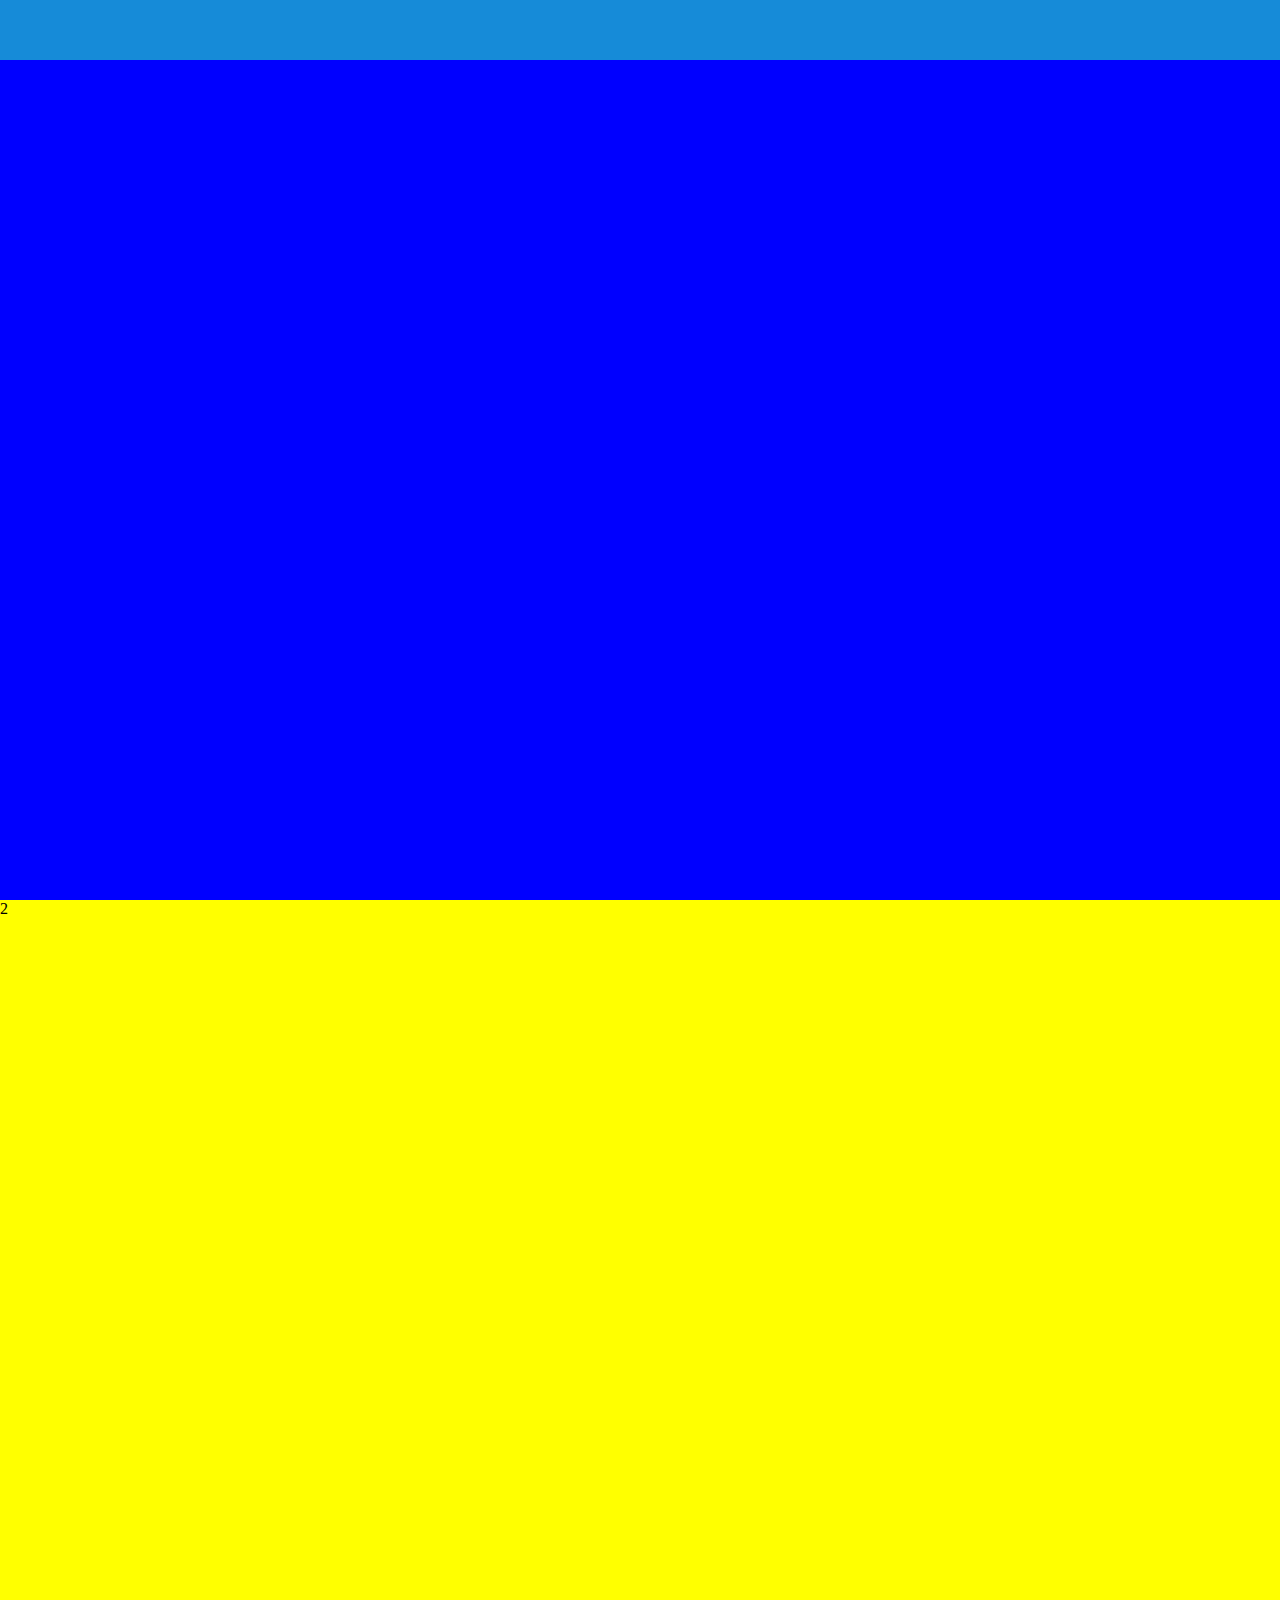
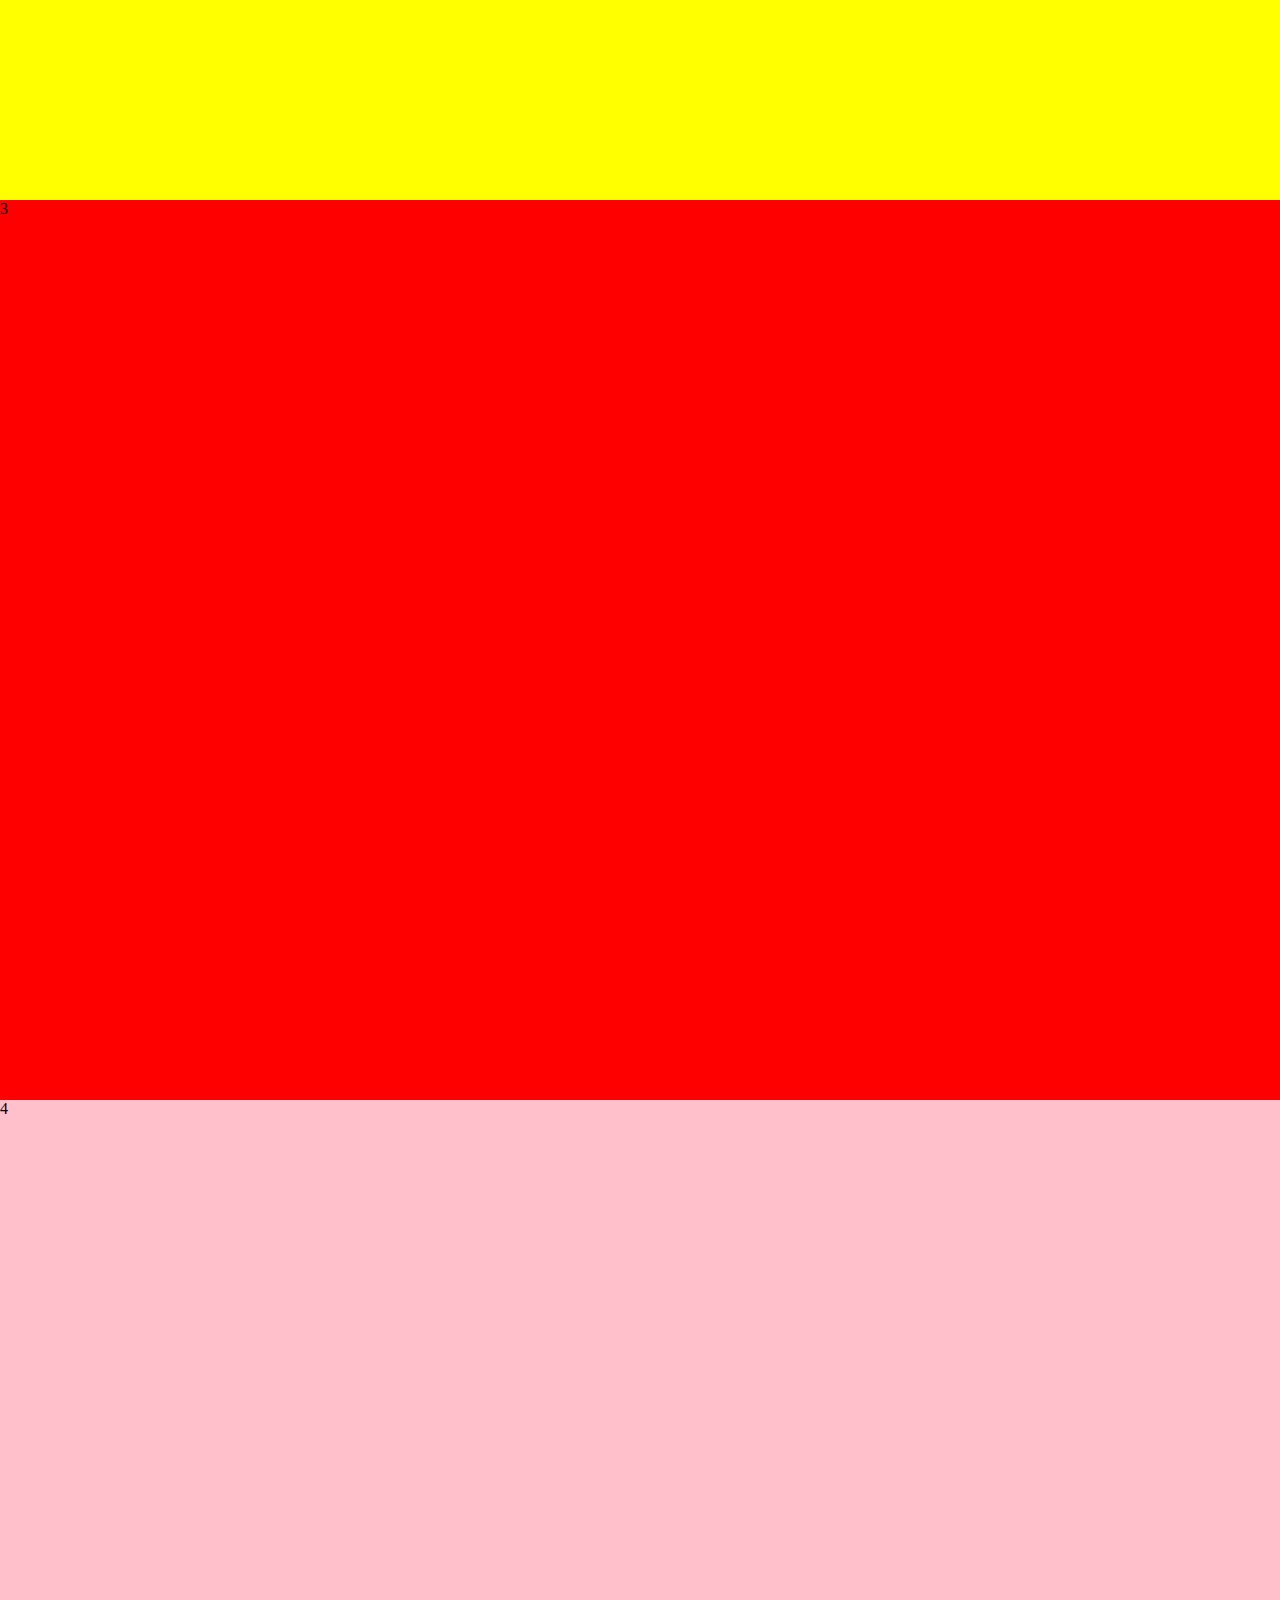
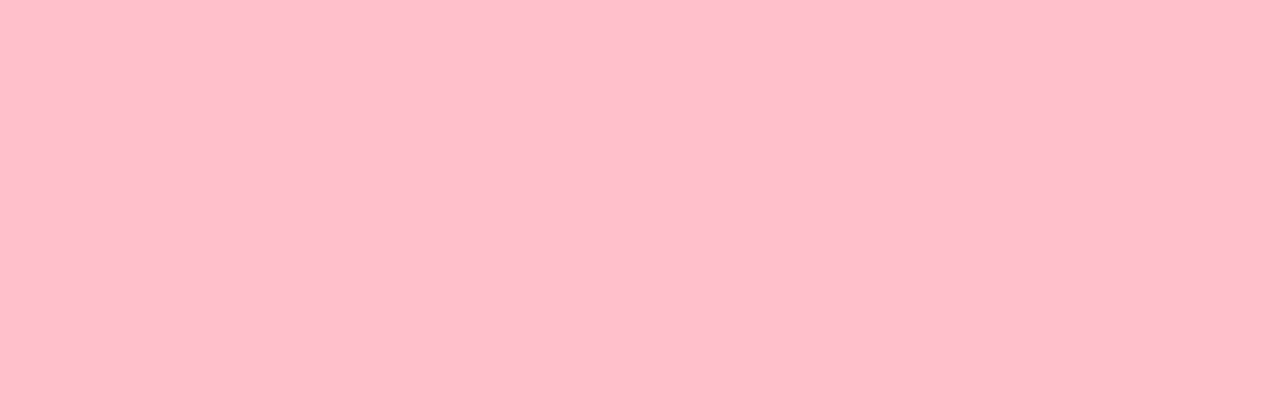
==== index.html @ fc5c588e "new" ====
<!doctype html>
<html lang="en">
<head>
    <meta charset="UTF-8">
    <title>百度舆情</title>
    <script src="js/jquery-3.1.0.js"></script>
    <script src="js/touch.js"></script>
</head>
<style>
    body{
        padding: 0;
        margin: 0;
        width: 100%;
        height:100%;
        overflow: hidden;
    }
    header{
        height: 60px;
        width: 100%;
        background: #168BD8;
        position: fixed;
        top:0;
    }
    .fullpage{
        width: 100%;
        transition:margin-top 0.8s;
    }
    section{
        width: 100%;
        height:100%;
    }
    .fullpage section:nth-child(1){
        background: blue;
    }
    .fullpage section:nth-child(2){
        background: yellow;
    }
    .fullpage section:nth-child(3){
        background: red;
    }
    .fullpage section:nth-child(4){
        background: pink;
    }
</style>
<script>
    $(function(){
     var cH=$(window).height();
         $('.fullpage').css('height',cH);

        var num=0;
        var felg=true;
        $('section').mousedown(function(e){
            e.preventDefault();
        })
        $('section').mousemove(function(e){
            e.preventDefault();
        })
        touch.on('.fullpage','swipeup','section',function(){

            if(!felg){
                return;
            }
            num++;
            if(num>=$('section').length){
                num=$('section').length-1;
                return;
            }

            felg=false;

            if(num>=$('section').length){
                num=$('section').length-1;
            }
          $('.fullpage').css('margin-top',num*(-cH));
        })
        touch.on('.fullpage','swipedown','section',function(){
            if(!felg){
                return;
            }
            num--;
            if(num<0){
                num=0;
                return;
            }

            felg=false;


            $('.fullpage').css('margin-top',num*(-cH));
        })
        $('.fullpage')[0].addEventListener('webkitTransitionEnd',function(){
            felg=true;
        })
    })
</script>
<body>
  <header>

  </header>
<div class="fullpage">
    <section>1</section>
    <section>2</section>
    <section>3</section>
    <section>4</section>
</div>
</body>
</html>
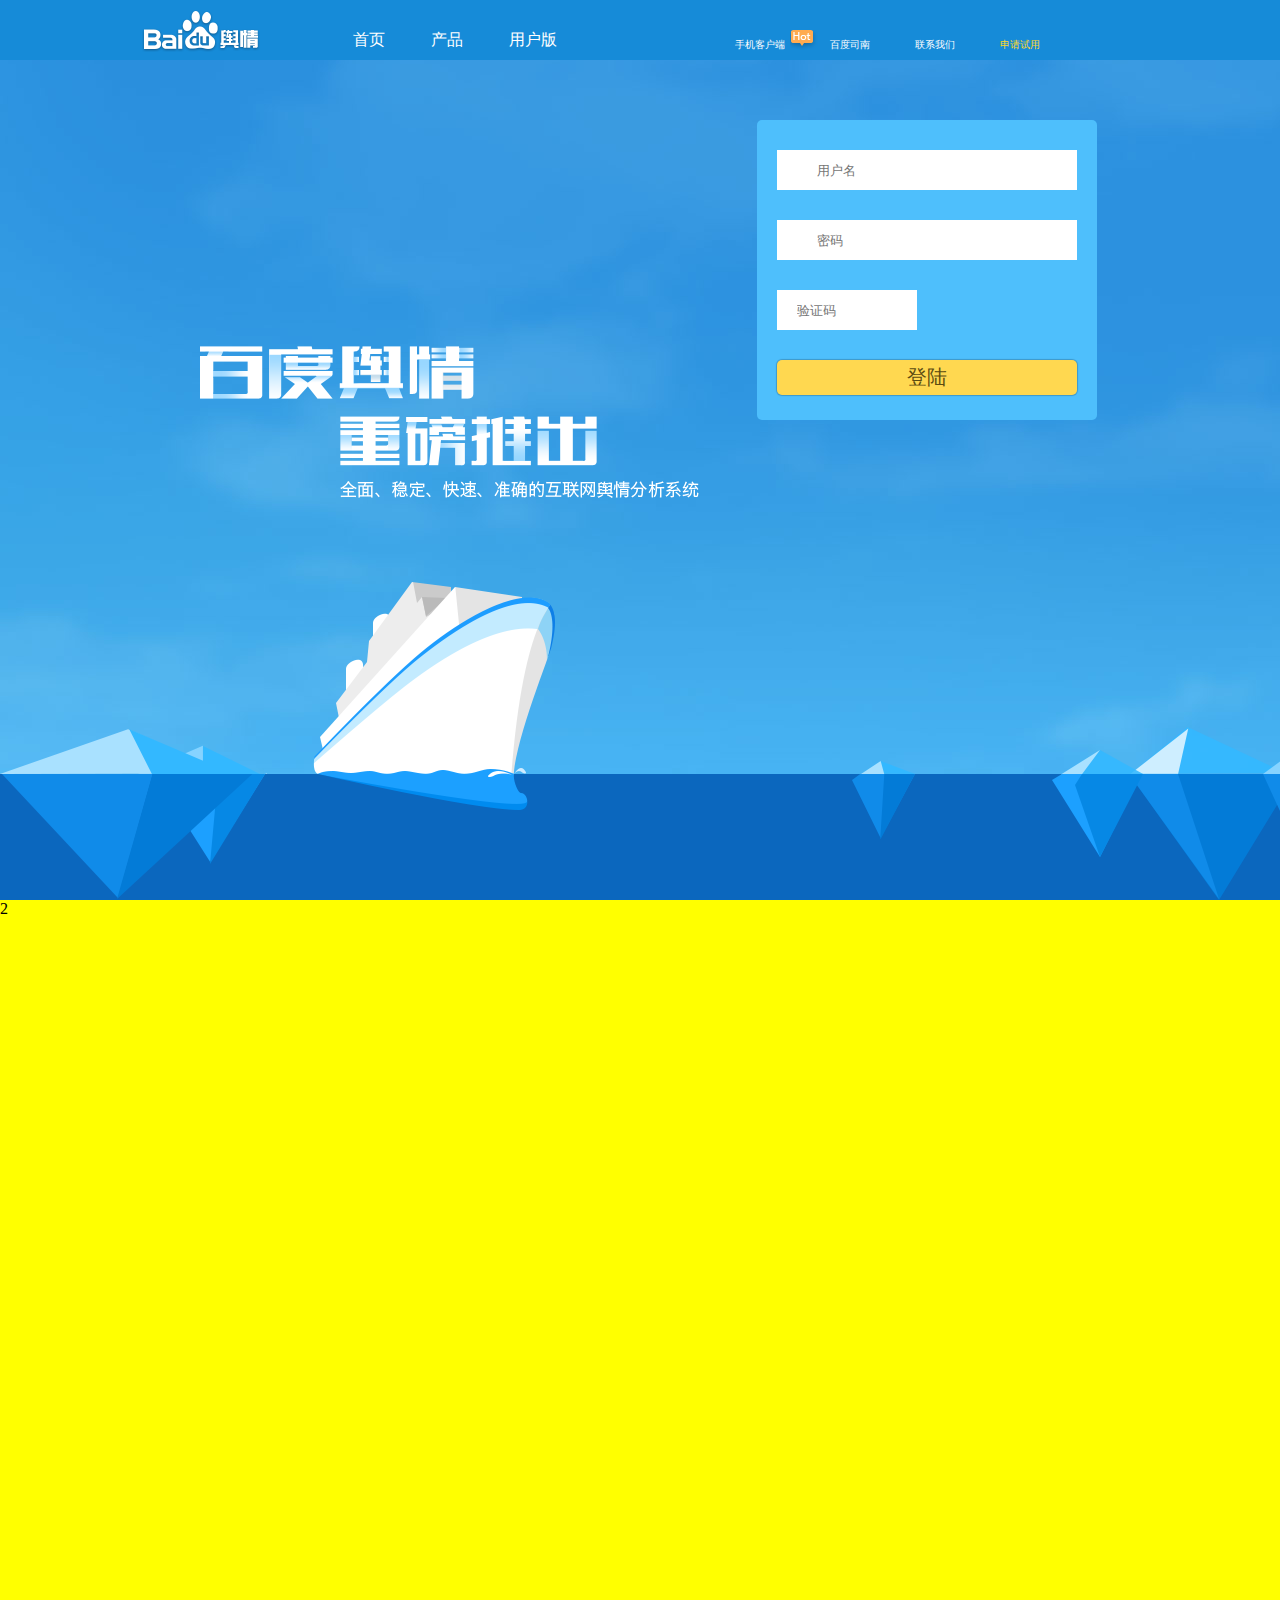
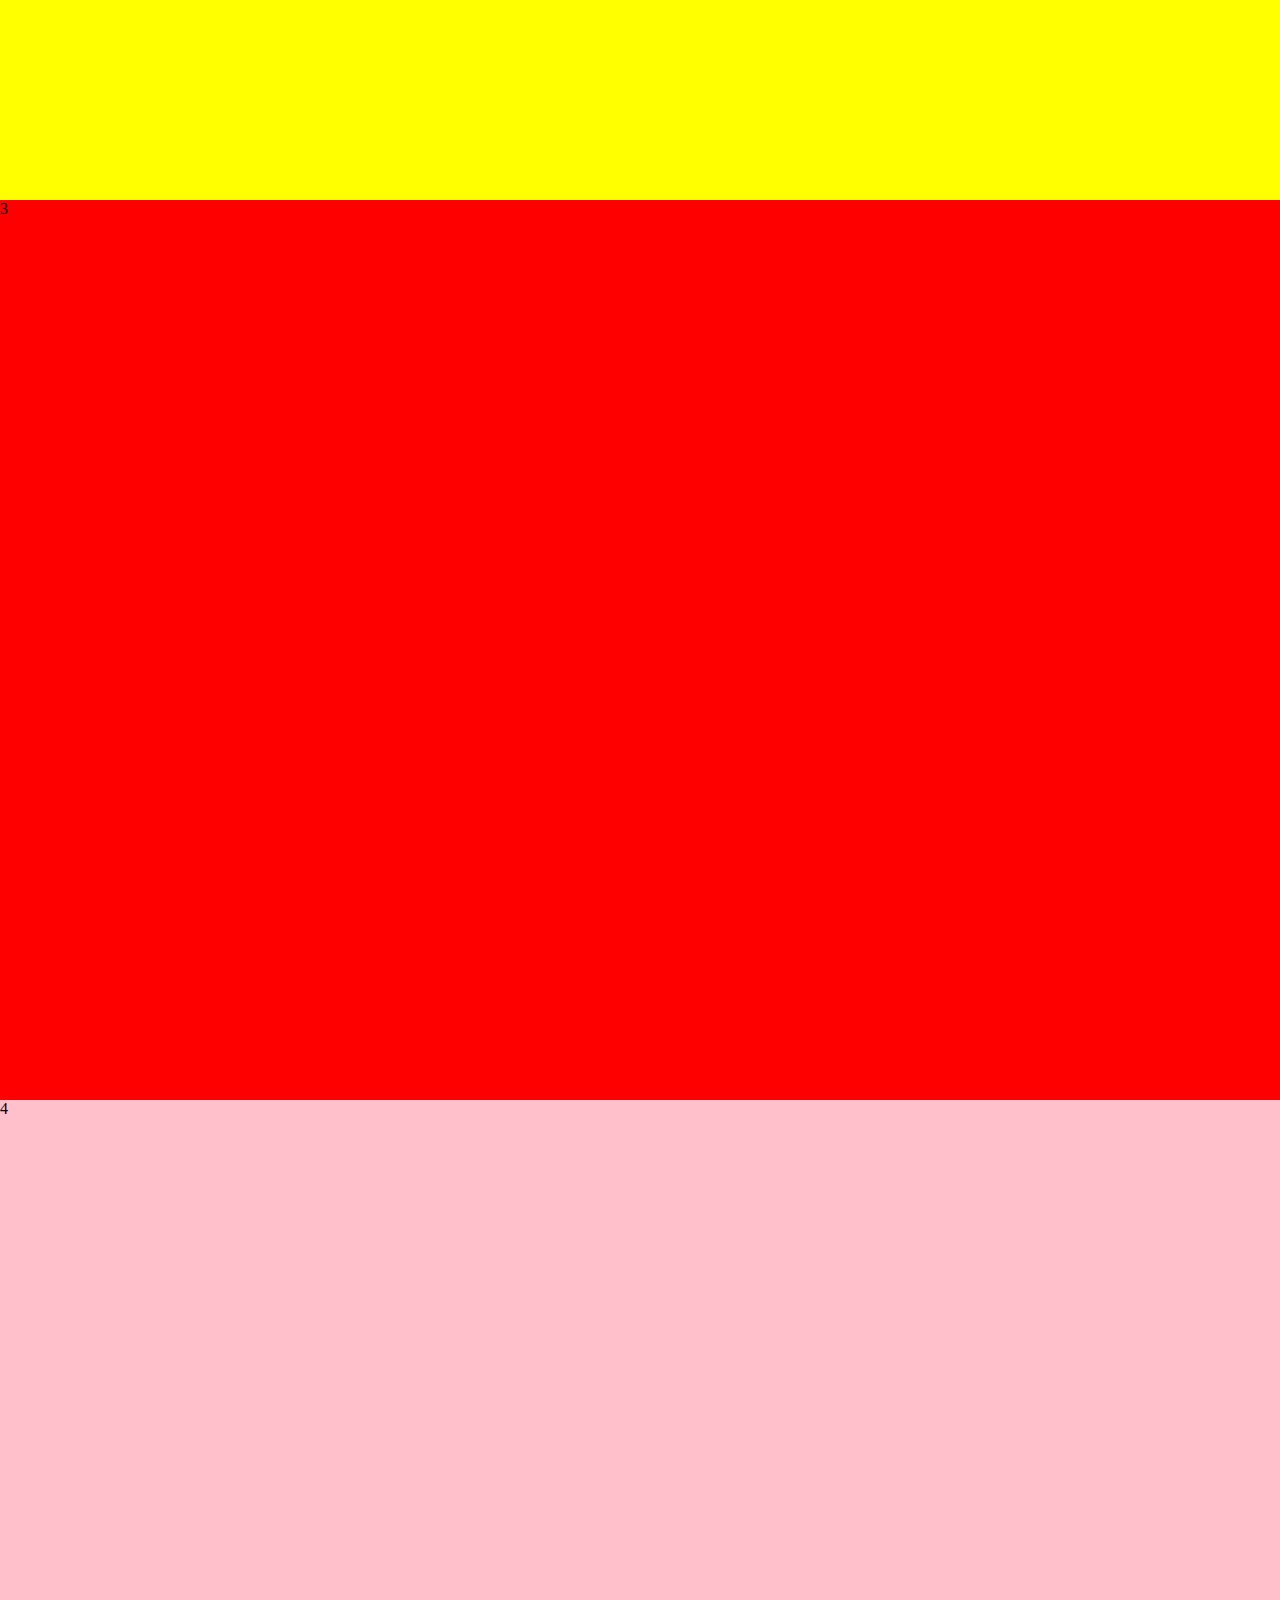
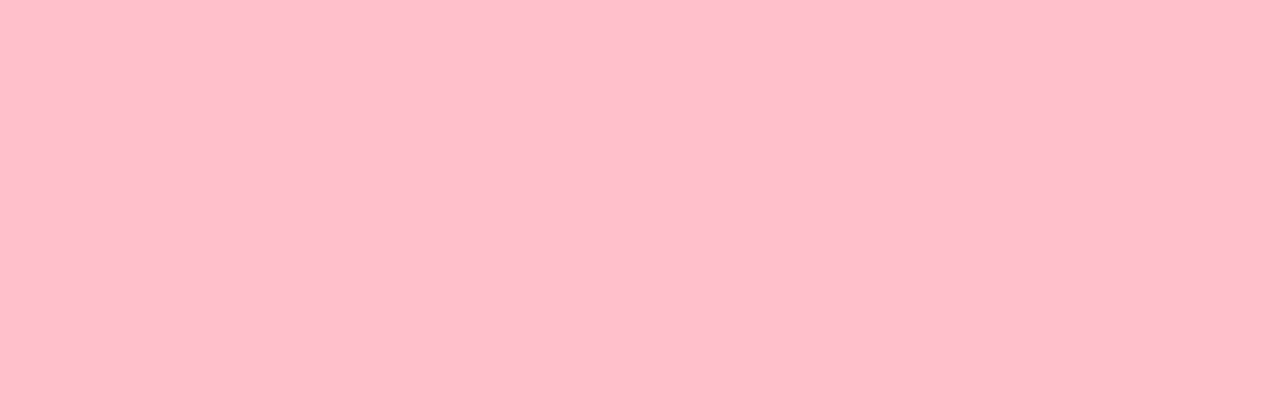
==== commit 16ff6c51: "new" ====
--- a/index.html
+++ b/index.html
@@ -5,6 +5,7 @@
     <title>百度舆情</title>
     <script src="js/jquery-3.1.0.js"></script>
     <script src="js/touch.js"></script>
+    <link rel="stylesheet" href="css/xy.css">
 </head>
 <style>
     body{
@@ -13,6 +14,8 @@
         width: 100%;
         height:100%;
         overflow: hidden;
+        font-family: '微软雅黑';
+        position: relative;
     }
     header{
         height: 60px;
@@ -20,6 +23,12 @@
         background: #168BD8;
         position: fixed;
         top:0;
+        overflow: hidden;
+        z-index: 10;
+    }
+    .head-center{
+        margin: 0 auto;
+        height:100%;
     }
     .fullpage{
         width: 100%;
@@ -40,6 +49,180 @@
     }
     .fullpage section:nth-child(4){
         background: pink;
+    }
+    header a{
+        float: left;
+        text-decoration: none;
+    }
+    .logo{
+        background-image: url("img/header_z_94c6de7.png");
+        width: 120px;
+        height:100%;
+        margin-top: 10px;
+
+    }
+    .nav{
+        height:100%;
+        padding-left: 23px;
+        padding-right: 23px;
+        line-height: 80px;
+        font-size: 16px;
+        color:white;
+    }
+    .nav:hover{
+        color:#67CBFF;
+    }
+    .continer .nav:nth-child(2){
+        margin-left: 70px;
+    }
+    .navR{
+        height: 100%;
+        padding-left: 25px;
+        padding-right: 20px;
+        line-height: 90px;
+        font-size: 10px;
+        color:white;
+    }
+    .continer .navR:nth-of-type(5){
+        margin-left:130px;
+        position: relative;
+
+    }
+    .navR span{
+        display:block;
+        width: 35px;
+        height:20px;
+        position: absolute;
+        right:-20px;
+        top:30px;
+        background-image: url('img/header_z_94c6de7.png');
+        background-position:-92px -157px;
+
+    }
+    .continer .navR:nth-of-type(8){
+        color:#FFDA28;
+    }
+    .fullpage section:nth-child(1){
+        background-image: url("img/bg-0_c25cb21.jpg");
+        position: relative;
+        z-index: 1;
+
+    }
+    .section-one-bottom{
+        width: 100%;
+        height:126px;
+        background: #0B67BE;
+        position: absolute;
+        bottom: 0;
+    }
+    .section-one-bottom div{
+        position: absolute;
+    }
+    .section-one-bottom div:nth-child(1){
+        width: 267px;
+        height:175px;
+        left: 0;
+        top: -50px;
+        background-image: url("img/hill_1_0d79217.png");
+    }
+    .section-one-bottom div:nth-child(2){
+        width: 242px;
+        height:228px;
+        left:313px;
+        top: -192px;
+        background-image: url("img/ship_1ad6734.png");
+    }
+    .section-one-bottom div:nth-child(3){
+        width: 63px;
+        height:78px;
+        left:852px;
+        top: -13px;
+        background-image: url("img/hill_2_540422f.png");
+    }
+    .section-one-bottom div:nth-child(4){
+        width: 260px;
+        height:175px;
+        left:1052px;
+        top: -47px;
+        background-image: url("img/hill_3_ace39fb.png");
+    }
+
+    .section-one-bottom div:nth-child(5){
+        width: 500px;
+        height:155px;
+        left:200px;
+        top: -430px;
+        background-image: url("img/launch_deea86c.png");
+    }
+    .fullpage section:nth-child(1) form{
+        display: block;
+        width: 340px;
+        height:300px;
+        background:#4EBFFC;
+        position: absolute;
+        right: 183px;
+        border-radius: 5px;
+        top:120px;
+    }
+    .user{
+        width: 260px;
+        height:40px;
+        background: white;
+        padding-left: 40px;
+        margin-top: 30px;
+        margin-left: 20px;
+    }
+    .user input{
+        height:100%;
+        border: 0;
+        outline: none;
+        width: 100%;
+        padding: 0;
+    }
+    .pass{
+        width: 260px;
+        height:40px;
+        background: white;
+        padding-left: 40px;
+        margin-top: 30px;
+        margin-left: 20px;
+    }
+    .pass input{
+        height:100%;
+        border: 0;
+        width: 100%;
+        padding: 0;
+    }
+    .yzm{
+        height: 40px;
+        width: 300px;
+        margin-left: 20px;
+        margin-top: 30px;
+    }
+    .yzm input{
+        padding: 0;
+       height: 100%;
+        border: 0;
+        padding-left:20px;
+        width:120px;
+
+    }
+    .but{
+        height: 40px;
+        width: 300px;
+        margin-left: 20px;
+        margin-top: 30px;
+    }
+    .but input{
+        width: 300px;
+        height: 35px;
+        background: #FFD850;
+        color:#5C4C12;
+        border: 0;
+        padding: 0;
+        border-radius: 5px;
+        font-size: 20px;
+        box-shadow: 0 0 1px 1px rgba(0,0,0,0.2);
     }
 </style>
 <script>
@@ -95,13 +278,38 @@
 </script>
 <body>
   <header>
+      <div class="continer head-center">
+          <a href="#" class="logo"></a>
+          <a href="#" class="nav">首页</a>
+          <a href="#" class="nav">产品</a>
+          <a href="#" class="nav">用户版</a>
+          <a href="#" class="navR">手机客户端<span></span></a>
+          <a href="#" class="navR">百度司南</a>
+          <a href="#" class="navR">联系我们</a>
+          <a href="#" class="navR">申请试用</a>
+      </div>
 
   </header>
 <div class="fullpage">
-    <section>1</section>
+    <section>
+        <form action="index.php" method="get">
+            <div class="user"><input type="text" placeholder="用户名" name="aa"></div>
+            <div class="pass"><input type="text" placeholder="密码"></div>
+            <div class="yzm"><input type="text" placeholder="验证码"></div>
+            <div class="but"><input type="button" value="登陆"></div>
+        </form>
+        <div class="section-one-bottom">
+            <div></div>
+            <div></div>
+            <div></div>
+            <div></div>
+            <div></div>
+        </div>
+    </section>
     <section>2</section>
     <section>3</section>
     <section>4</section>
 </div>
+
 </body>
 </html>--- a/css/xy.css
+++ b/css/xy.css
@@ -0,0 +1,86 @@
+.continer {
+  width: 600px;
+}
+.continer > .row {
+  width: 100%;
+}
+.continer > .row > .col-x-1 {
+  width: 8.33333333%;
+}
+.continer > .row > .col-x-2 {
+  width: 16.66666667%;
+}
+.continer > .row > .col-x-3 {
+  width: 25%;
+}
+.continer > .row > .col-x-4 {
+  width: 33.33333333%;
+}
+.continer > .row > .col-x-5 {
+  width: 41.66666667%;
+}
+.continer > .row > .col-x-6 {
+  width: 50%;
+}
+.continer > .row > .col-x-7 {
+  width: 58.33333333%;
+}
+.continer > .row > .col-x-8 {
+  width: 66.66666667%;
+}
+.continer > .row > .col-x-9 {
+  width: 75%;
+}
+.continer > .row > .col-x-10 {
+  width: 83.33333333%;
+}
+.continer > .row > .col-x-11 {
+  width: 91.66666667%;
+}
+.continer > .row > .col-x-12 {
+  width: 100%;
+}
+@media screen and (min-width: 1000px) {
+  .continer {
+    width: 1000px;
+  }
+  .continer > .row {
+    width: 100%;
+  }
+  .continer > .row > .col-d-1 {
+    width: 8.33333333%;
+  }
+  .continer > .row > .col-d-2 {
+    width: 16.66666667%;
+  }
+  .continer > .row > .col-d-3 {
+    width: 25%;
+  }
+  .continer > .row > .col-d-4 {
+    width: 33.33333333%;
+  }
+  .continer > .row > .col-d-5 {
+    width: 41.66666667%;
+  }
+  .continer > .row > .col-d-6 {
+    width: 50%;
+  }
+  .continer > .row > .col-d-7 {
+    width: 58.33333333%;
+  }
+  .continer > .row > .col-d-8 {
+    width: 66.66666667%;
+  }
+  .continer > .row > .col-d-9 {
+    width: 75%;
+  }
+  .continer > .row > .col-d-10 {
+    width: 83.33333333%;
+  }
+  .continer > .row > .col-d-11 {
+    width: 91.66666667%;
+  }
+  .continer > .row > .col-d-12 {
+    width: 100%;
+  }
+}
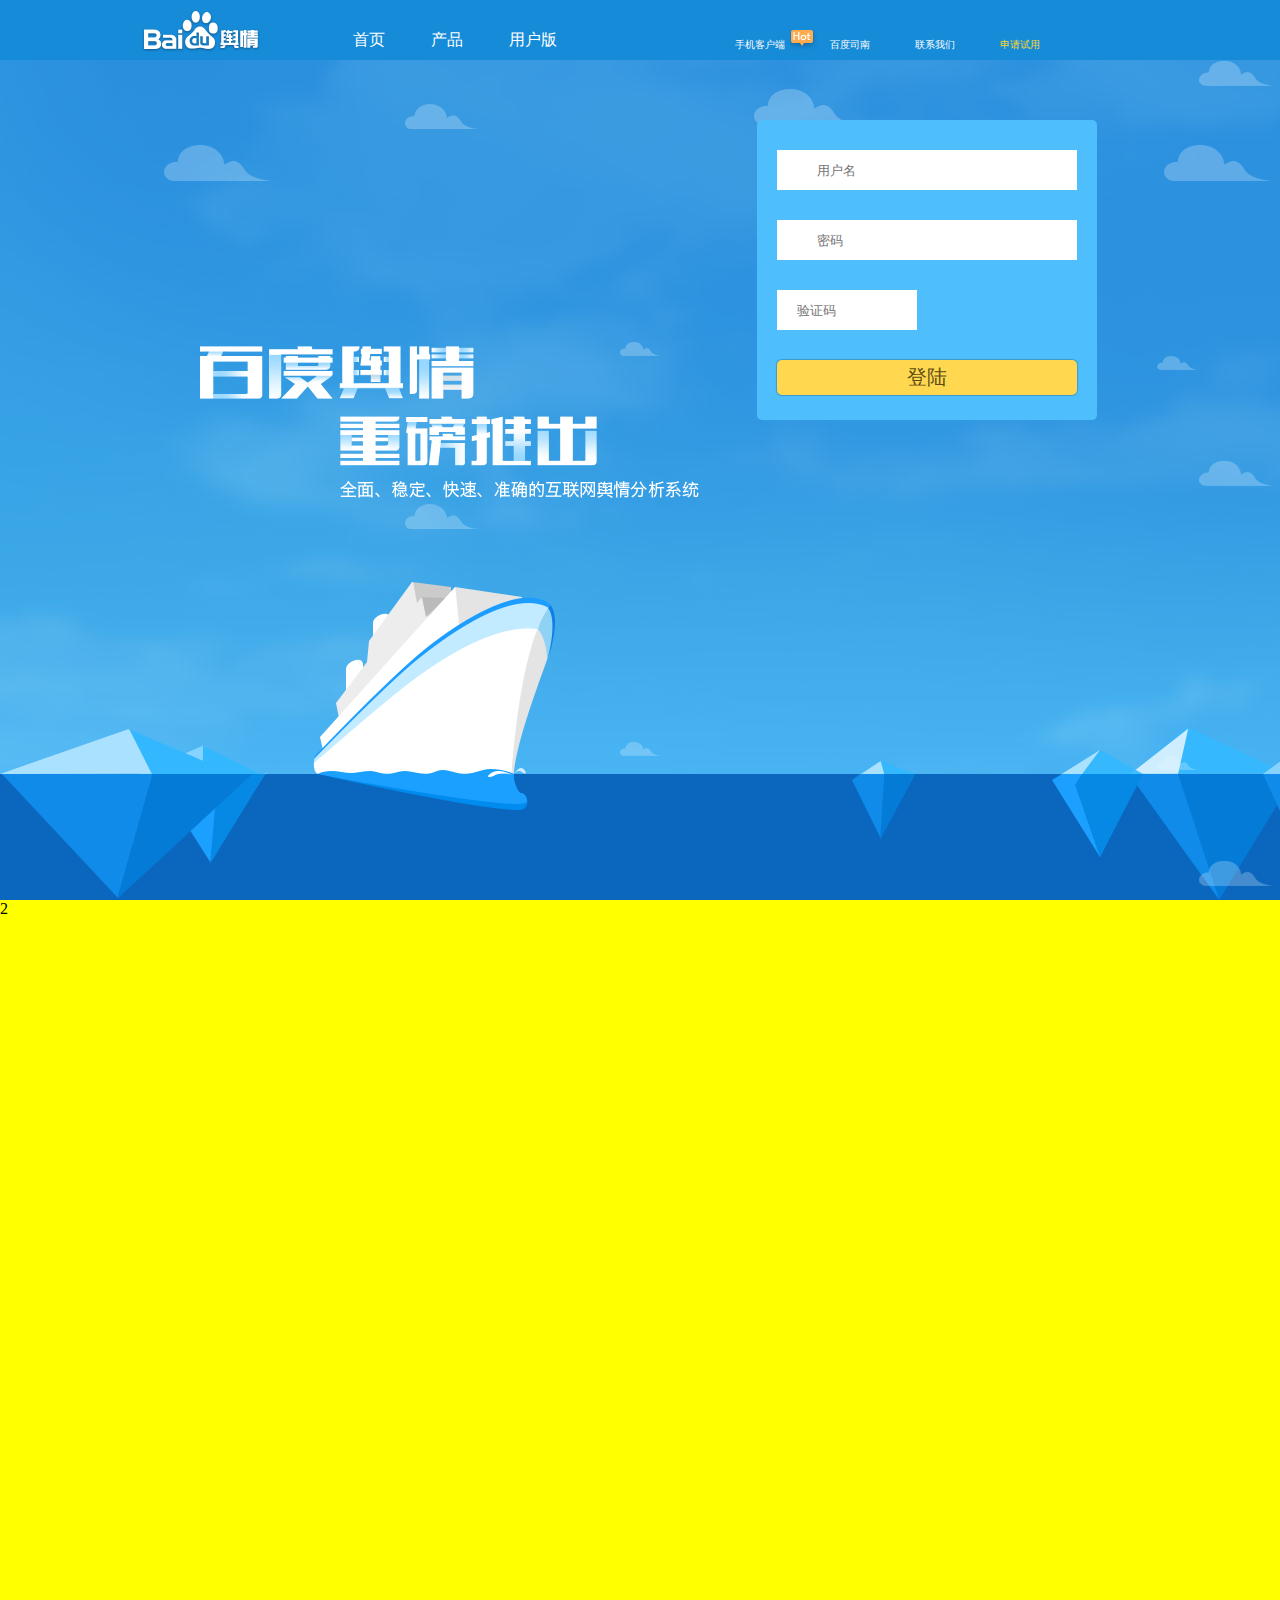
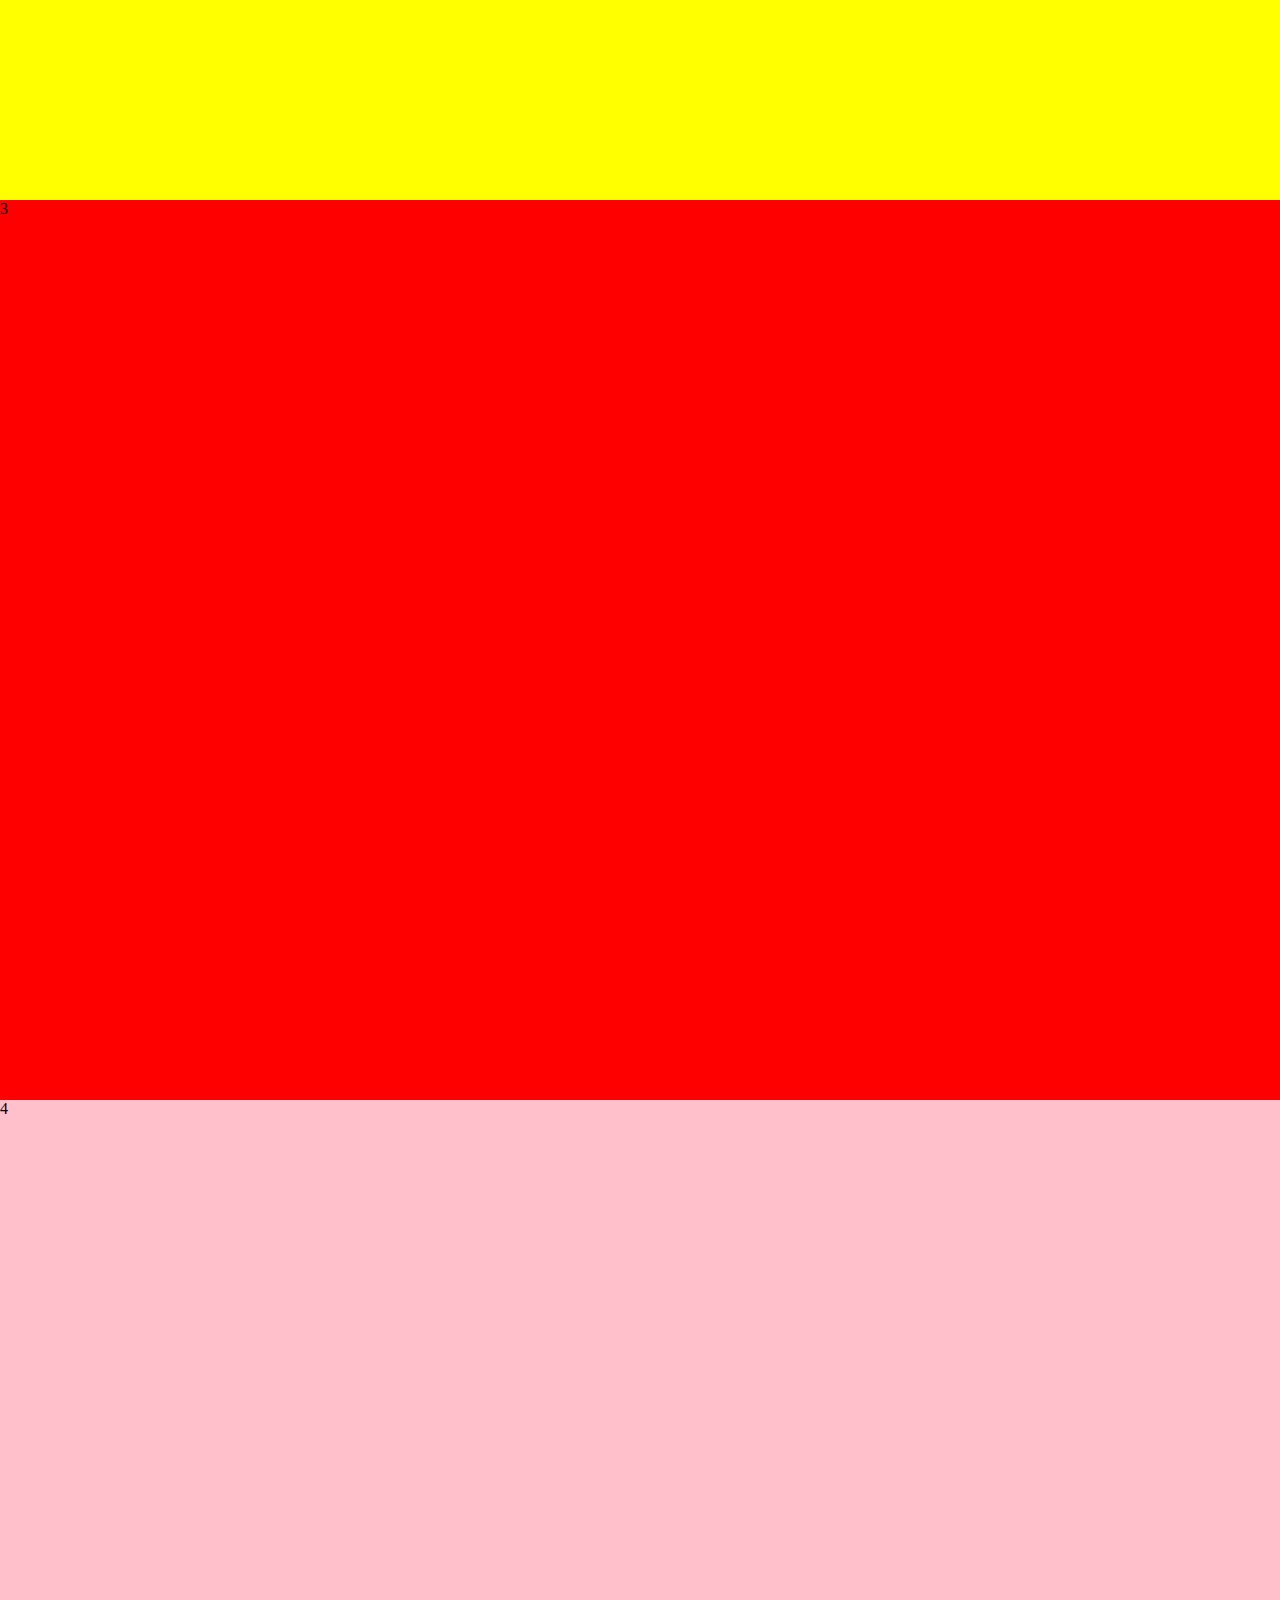
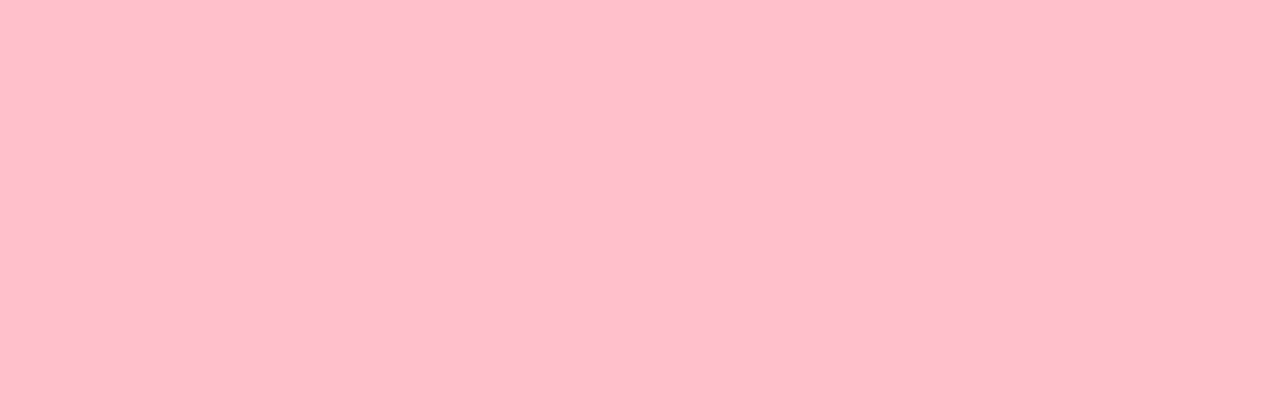
==== commit d99a13d1: "new" ====
--- a/index.html
+++ b/index.html
@@ -23,7 +23,7 @@
         background: #168BD8;
         position: fixed;
         top:0;
-        overflow: hidden;
+        /*overflow: hidden;*/
         z-index: 10;
     }
     .head-center{
@@ -38,9 +38,7 @@
         width: 100%;
         height:100%;
     }
-    .fullpage section:nth-child(1){
-        background: blue;
-    }
+
     .fullpage section:nth-child(2){
         background: yellow;
     }
@@ -57,8 +55,9 @@
     .logo{
         background-image: url("img/header_z_94c6de7.png");
         width: 120px;
-        height:100%;
+        height:80%;
         margin-top: 10px;
+        background-position: 0 0px;
 
     }
     .nav{
@@ -99,6 +98,83 @@
         background-position:-92px -157px;
 
     }
+    .continer .navR:nth-of-type(5):hover .ewm{
+        display: block;
+    }
+    .ewm{
+        width: 366px;
+        height: 246px;
+        position: absolute;
+        top: 70px;
+        left: -120px;
+        border-radius: 5px 5px 0 0 ;
+        display: none;
+    }
+    .ewm:before{
+        content: '';
+        display: block;
+        width: 0;
+        height: 0;
+        border-bottom: 10px solid white;
+        border-left: 10px solid transparent;
+        border-right:10px solid transparent;
+        position: absolute;
+        top: -10px;
+        left: 0;
+        right: 0;
+        margin: 0 auto;
+    }
+    .ewm-top{
+        width: 100%;
+        height: 45px;
+        background: #F1F1F1;
+        border-radius: 5px 5px 0 0;
+        text-align: center;
+        font-size: 18px;
+        line-height: 45px;
+        color: #333333;
+    }
+    .ewm-con{
+        width: 100%;
+        height: 201px;
+        background: white;
+    }
+    .ewm-con div{
+        width: 115px;
+        height: 115px;
+        float: left;
+        background: red;
+        margin: 0 20px 0;
+        position: relative;
+        margin-top: 20px;
+    }
+    .ewm-con div:nth-child(1){
+        background-image: url(img/header_z_94c6de7.png);
+        background-position: -120px -182px;
+        margin-left: 45px;
+    }
+    .ewm-con div:nth-child(2){
+        background-image: url(img/header_z_94c6de7.png);
+        background-position: -120px -182px;
+
+    }
+    .ewm-con button{
+        display: block;
+        width: 60px;
+        height:25px;
+        background: #F5F5F5;
+        position: absolute;
+        bottom: -40px;
+        left: 0;
+        right: 0;
+        margin: 0 auto;
+        border-radius: 15px;
+        border: 0;
+        color: black;
+        font-size: 14px;
+        outline: none;
+    }
+
     .continer .navR:nth-of-type(8){
         color:#FFDA28;
     }
@@ -106,6 +182,41 @@
         background-image: url("img/bg-0_c25cb21.jpg");
         position: relative;
         z-index: 1;
+
+    }
+    .cloud{
+        width: 100%;
+        height: 100%;
+        position: absolute;
+        background-image:url('img/cloud_1_1d4924b.png');
+        background-position: 0 0;
+        z-index: 0;
+        animation: cloudmove;
+    }
+    .cloud1{
+        width: 100%;
+        height: 100%;
+        position: absolute;
+        background-image:url('img/cloud_2_a186193.png');
+        background-position:0 -50px;
+        z-index: 0;
+    }
+    .cloud2{
+        width: 100%;
+        height: 100%;
+        position: absolute;
+        background-image:url('img/cloud_3_5ee0340.png');
+        background-position:0 -300px;
+        z-index: 0;
+    }
+    @keyframes cloudmove {
+        0%{
+            left: -1366px;
+        }
+
+        100%{
+            left: 0px;
+        }
 
     }
     .section-one-bottom{
@@ -124,6 +235,7 @@
         left: 0;
         top: -50px;
         background-image: url("img/hill_1_0d79217.png");
+        
     }
     .section-one-bottom div:nth-child(2){
         width: 242px;
@@ -163,6 +275,7 @@
         right: 183px;
         border-radius: 5px;
         top:120px;
+        z-index: 10;
     }
     .user{
         width: 260px;
@@ -274,6 +387,9 @@
         $('.fullpage')[0].addEventListener('webkitTransitionEnd',function(){
             felg=true;
         })
+        /*云朵漂浮*/
+
+
     })
 </script>
 <body>
@@ -283,7 +399,17 @@
           <a href="#" class="nav">首页</a>
           <a href="#" class="nav">产品</a>
           <a href="#" class="nav">用户版</a>
-          <a href="#" class="navR">手机客户端<span></span></a>
+          <a href="#" class="navR">手机客户端<span></span>
+              <div class="ewm">
+                 <div class="ewm-top">
+                    扫码下载
+                 </div>
+                  <div class="ewm-con">
+                      <div><button>安卓</button></div>
+                      <div><button>IOS</button></div>
+                  </div>
+              </div>
+          </a>
           <a href="#" class="navR">百度司南</a>
           <a href="#" class="navR">联系我们</a>
           <a href="#" class="navR">申请试用</a>
@@ -305,6 +431,15 @@
             <div></div>
             <div></div>
         </div>
+        <div class="cloud clo" data="0.5">
+
+        </div>
+        <div class="cloud1 clo" data="0.1">
+
+        </div>
+        <div class="cloud2 clo" data="0.3">
+
+        </div>
     </section>
     <section>2</section>
     <section>3</section>
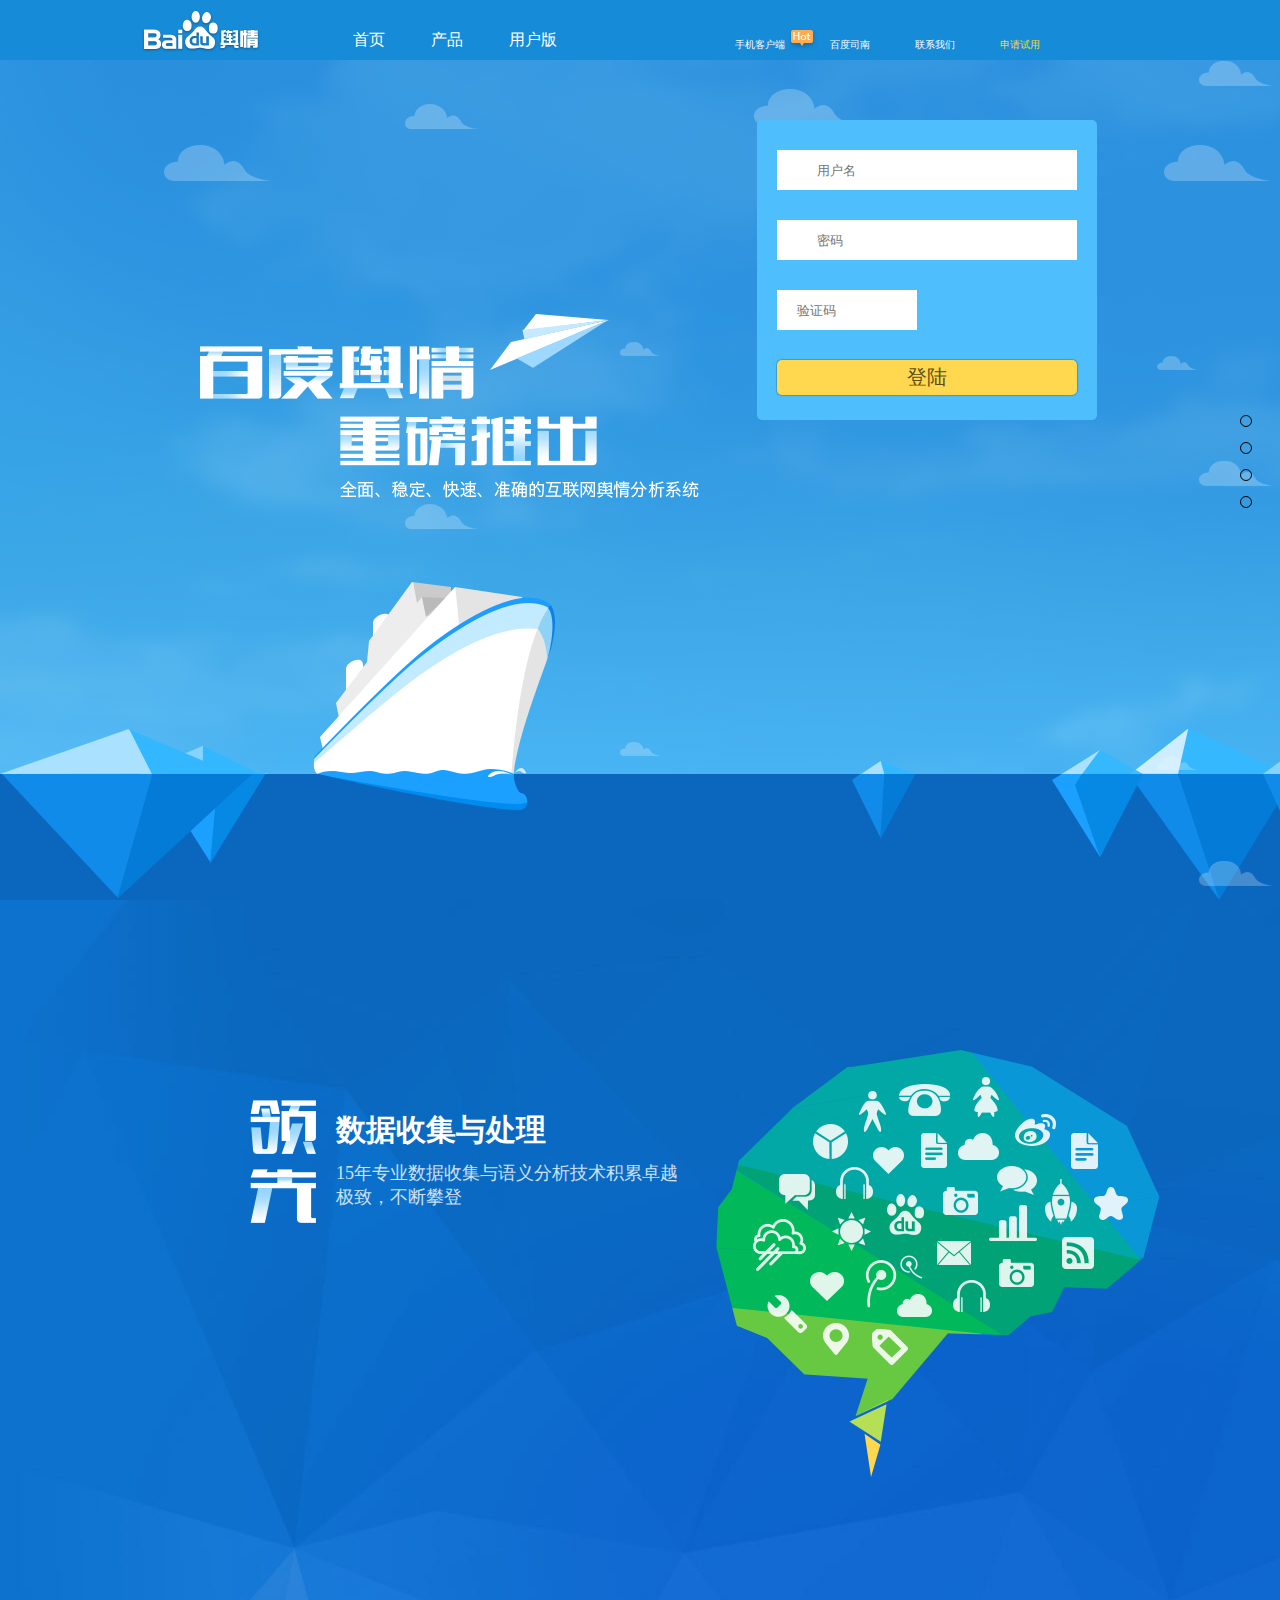
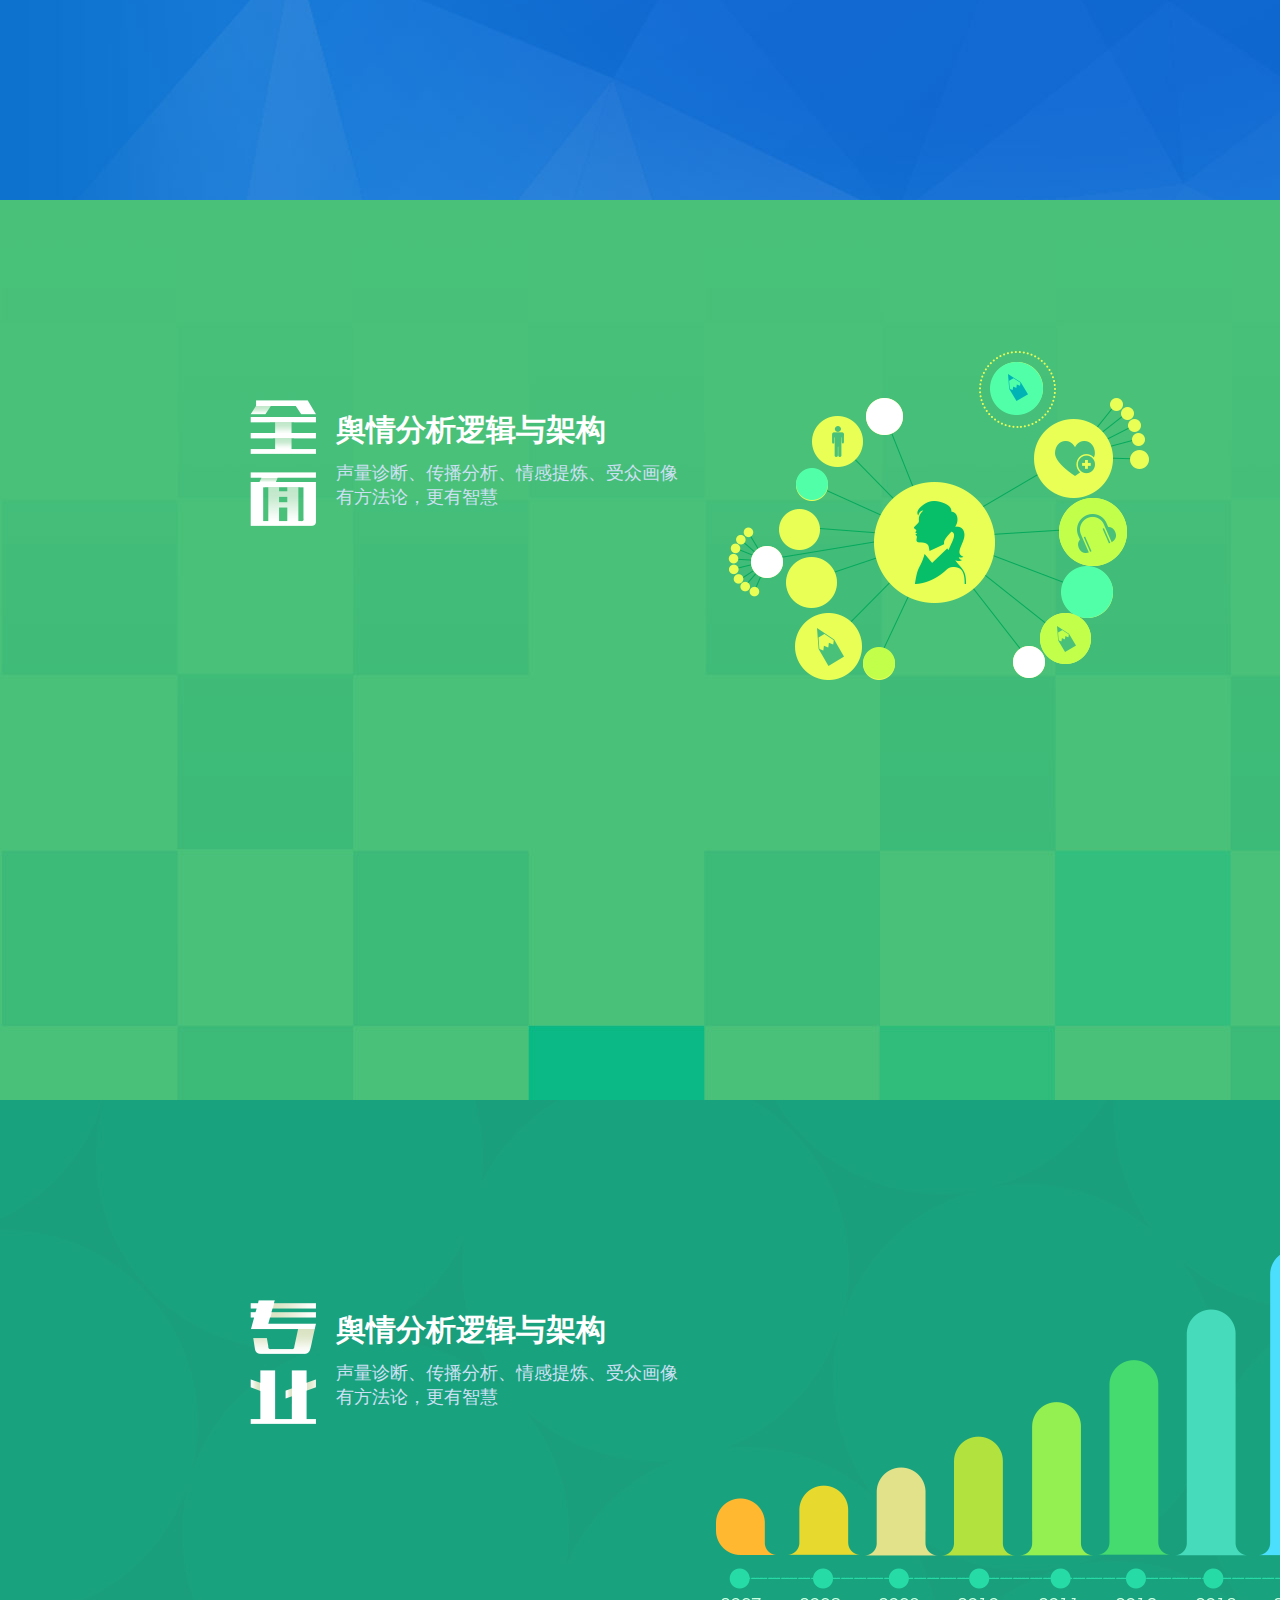
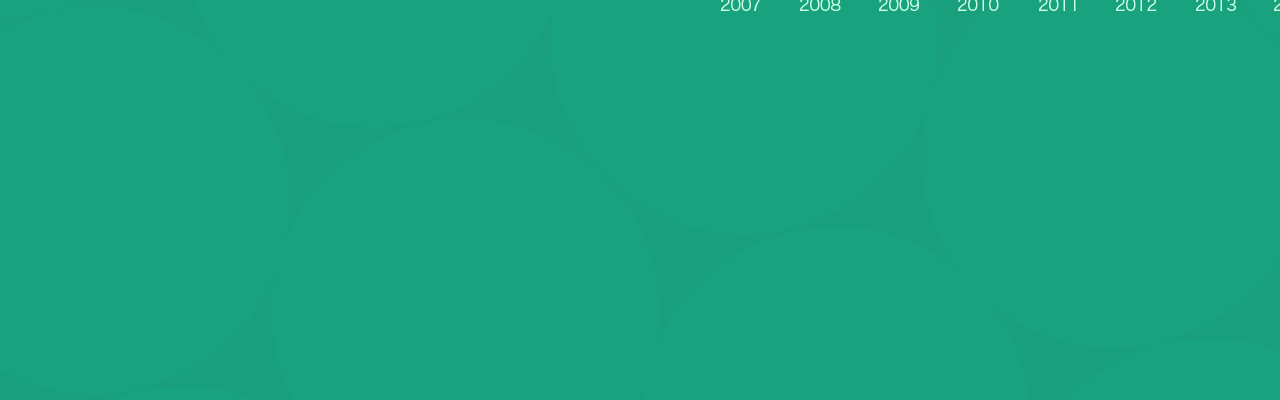
==== commit 83380a7d: "new" ====
--- a/index.html
+++ b/index.html
@@ -6,343 +6,16 @@
     <script src="js/jquery-3.1.0.js"></script>
     <script src="js/touch.js"></script>
     <link rel="stylesheet" href="css/xy.css">
+    <link rel="stylesheet" href="css/index.css">
+
 </head>
-<style>
-    body{
-        padding: 0;
-        margin: 0;
-        width: 100%;
-        height:100%;
-        overflow: hidden;
-        font-family: '微软雅黑';
-        position: relative;
-    }
-    header{
-        height: 60px;
-        width: 100%;
-        background: #168BD8;
-        position: fixed;
-        top:0;
-        /*overflow: hidden;*/
-        z-index: 10;
-    }
-    .head-center{
-        margin: 0 auto;
-        height:100%;
-    }
-    .fullpage{
-        width: 100%;
-        transition:margin-top 0.8s;
-    }
-    section{
-        width: 100%;
-        height:100%;
-    }
-
-    .fullpage section:nth-child(2){
-        background: yellow;
-    }
-    .fullpage section:nth-child(3){
-        background: red;
-    }
-    .fullpage section:nth-child(4){
-        background: pink;
-    }
-    header a{
-        float: left;
-        text-decoration: none;
-    }
-    .logo{
-        background-image: url("img/header_z_94c6de7.png");
-        width: 120px;
-        height:80%;
-        margin-top: 10px;
-        background-position: 0 0px;
-
-    }
-    .nav{
-        height:100%;
-        padding-left: 23px;
-        padding-right: 23px;
-        line-height: 80px;
-        font-size: 16px;
-        color:white;
-    }
-    .nav:hover{
-        color:#67CBFF;
-    }
-    .continer .nav:nth-child(2){
-        margin-left: 70px;
-    }
-    .navR{
-        height: 100%;
-        padding-left: 25px;
-        padding-right: 20px;
-        line-height: 90px;
-        font-size: 10px;
-        color:white;
-    }
-    .continer .navR:nth-of-type(5){
-        margin-left:130px;
-        position: relative;
-
-    }
-    .navR span{
-        display:block;
-        width: 35px;
-        height:20px;
-        position: absolute;
-        right:-20px;
-        top:30px;
-        background-image: url('img/header_z_94c6de7.png');
-        background-position:-92px -157px;
-
-    }
-    .continer .navR:nth-of-type(5):hover .ewm{
-        display: block;
-    }
-    .ewm{
-        width: 366px;
-        height: 246px;
-        position: absolute;
-        top: 70px;
-        left: -120px;
-        border-radius: 5px 5px 0 0 ;
-        display: none;
-    }
-    .ewm:before{
-        content: '';
-        display: block;
-        width: 0;
-        height: 0;
-        border-bottom: 10px solid white;
-        border-left: 10px solid transparent;
-        border-right:10px solid transparent;
-        position: absolute;
-        top: -10px;
-        left: 0;
-        right: 0;
-        margin: 0 auto;
-    }
-    .ewm-top{
-        width: 100%;
-        height: 45px;
-        background: #F1F1F1;
-        border-radius: 5px 5px 0 0;
-        text-align: center;
-        font-size: 18px;
-        line-height: 45px;
-        color: #333333;
-    }
-    .ewm-con{
-        width: 100%;
-        height: 201px;
-        background: white;
-    }
-    .ewm-con div{
-        width: 115px;
-        height: 115px;
-        float: left;
-        background: red;
-        margin: 0 20px 0;
-        position: relative;
-        margin-top: 20px;
-    }
-    .ewm-con div:nth-child(1){
-        background-image: url(img/header_z_94c6de7.png);
-        background-position: -120px -182px;
-        margin-left: 45px;
-    }
-    .ewm-con div:nth-child(2){
-        background-image: url(img/header_z_94c6de7.png);
-        background-position: -120px -182px;
-
-    }
-    .ewm-con button{
-        display: block;
-        width: 60px;
-        height:25px;
-        background: #F5F5F5;
-        position: absolute;
-        bottom: -40px;
-        left: 0;
-        right: 0;
-        margin: 0 auto;
-        border-radius: 15px;
-        border: 0;
-        color: black;
-        font-size: 14px;
-        outline: none;
-    }
-
-    .continer .navR:nth-of-type(8){
-        color:#FFDA28;
-    }
-    .fullpage section:nth-child(1){
-        background-image: url("img/bg-0_c25cb21.jpg");
-        position: relative;
-        z-index: 1;
-
-    }
-    .cloud{
-        width: 100%;
-        height: 100%;
-        position: absolute;
-        background-image:url('img/cloud_1_1d4924b.png');
-        background-position: 0 0;
-        z-index: 0;
-        animation: cloudmove;
-    }
-    .cloud1{
-        width: 100%;
-        height: 100%;
-        position: absolute;
-        background-image:url('img/cloud_2_a186193.png');
-        background-position:0 -50px;
-        z-index: 0;
-    }
-    .cloud2{
-        width: 100%;
-        height: 100%;
-        position: absolute;
-        background-image:url('img/cloud_3_5ee0340.png');
-        background-position:0 -300px;
-        z-index: 0;
-    }
-    @keyframes cloudmove {
-        0%{
-            left: -1366px;
-        }
-
-        100%{
-            left: 0px;
-        }
-
-    }
-    .section-one-bottom{
-        width: 100%;
-        height:126px;
-        background: #0B67BE;
-        position: absolute;
-        bottom: 0;
-    }
-    .section-one-bottom div{
-        position: absolute;
-    }
-    .section-one-bottom div:nth-child(1){
-        width: 267px;
-        height:175px;
-        left: 0;
-        top: -50px;
-        background-image: url("img/hill_1_0d79217.png");
-        
-    }
-    .section-one-bottom div:nth-child(2){
-        width: 242px;
-        height:228px;
-        left:313px;
-        top: -192px;
-        background-image: url("img/ship_1ad6734.png");
-    }
-    .section-one-bottom div:nth-child(3){
-        width: 63px;
-        height:78px;
-        left:852px;
-        top: -13px;
-        background-image: url("img/hill_2_540422f.png");
-    }
-    .section-one-bottom div:nth-child(4){
-        width: 260px;
-        height:175px;
-        left:1052px;
-        top: -47px;
-        background-image: url("img/hill_3_ace39fb.png");
-    }
-
-    .section-one-bottom div:nth-child(5){
-        width: 500px;
-        height:155px;
-        left:200px;
-        top: -430px;
-        background-image: url("img/launch_deea86c.png");
-    }
-    .fullpage section:nth-child(1) form{
-        display: block;
-        width: 340px;
-        height:300px;
-        background:#4EBFFC;
-        position: absolute;
-        right: 183px;
-        border-radius: 5px;
-        top:120px;
-        z-index: 10;
-    }
-    .user{
-        width: 260px;
-        height:40px;
-        background: white;
-        padding-left: 40px;
-        margin-top: 30px;
-        margin-left: 20px;
-    }
-    .user input{
-        height:100%;
-        border: 0;
-        outline: none;
-        width: 100%;
-        padding: 0;
-    }
-    .pass{
-        width: 260px;
-        height:40px;
-        background: white;
-        padding-left: 40px;
-        margin-top: 30px;
-        margin-left: 20px;
-    }
-    .pass input{
-        height:100%;
-        border: 0;
-        width: 100%;
-        padding: 0;
-    }
-    .yzm{
-        height: 40px;
-        width: 300px;
-        margin-left: 20px;
-        margin-top: 30px;
-    }
-    .yzm input{
-        padding: 0;
-       height: 100%;
-        border: 0;
-        padding-left:20px;
-        width:120px;
-
-    }
-    .but{
-        height: 40px;
-        width: 300px;
-        margin-left: 20px;
-        margin-top: 30px;
-    }
-    .but input{
-        width: 300px;
-        height: 35px;
-        background: #FFD850;
-        color:#5C4C12;
-        border: 0;
-        padding: 0;
-        border-radius: 5px;
-        font-size: 20px;
-        box-shadow: 0 0 1px 1px rgba(0,0,0,0.2);
-    }
-</style>
 <script>
     $(function(){
      var cH=$(window).height();
-         $('.fullpage').css('height',cH);
-
+     var cW=$(window).width();
+         $('.fullpage').css({'height':cH,'width':cW});
+         $('section').css({'height':cH,'width':cW});
+         $('body').css({'height':cH,'width':cW})
         var num=0;
         var felg=true;
         $('section').mousedown(function(e){
@@ -357,18 +30,21 @@
                 return;
             }
             num++;
+
             if(num>=$('section').length){
                 num=$('section').length-1;
                 return;
             }
-
+            lrblock(num);
             felg=false;
-
+            $('.cdh li').css('background','rgba(0,0,0,0)').eq(num).css('background','rgba(0,0,0,0.5)');
             if(num>=$('section').length){
                 num=$('section').length-1;
             }
           $('.fullpage').css('margin-top',num*(-cH));
         })
+
+
         touch.on('.fullpage','swipedown','section',function(){
             if(!felg){
                 return;
@@ -378,19 +54,79 @@
                 num=0;
                 return;
             }
-
+            lrblock(num);
             felg=false;
 
-
+            $('.cdh li').css('background','rgba(0,0,0,0)').eq(num).css('background','rgba(0,0,0,0.5)');
             $('.fullpage').css('margin-top',num*(-cH));
         })
         $('.fullpage')[0].addEventListener('webkitTransitionEnd',function(){
             felg=true;
         })
-        /*云朵漂浮*/
+        /*手机导航横线*/
+        var linef=true;
+        $('.hd-line').click(function(){
+            if(linef){
+                $('.hd-line span').eq(0).css({'transform':'rotate(45deg) translate(0,15px)','transition':'transform 0.5s'});
+                $('.hd-line span').eq(1).css({'transform':'rotate(-45deg) translate(0,-15px)','transition':'transform 0.5s'})
+                $('.mobie-nav').css({'opacity':'0','display':'block'});
+
+                $('.mobie-nav').each(function(index,obj){
+                     $(obj).css({'animation':'mobienav 0.2s ease '+index*0.2+'s forwards'},function(){alert('ddd')});
+//                    $(obj).css({'transform':'rotateX(0deg)','opacity':1,transition:'opacity transform 2s 2s '+index*0.2+'s '+index*0.2+'s'});
+
+                })
+                linef=false;
+            }else{
+                $('.hd-line span').eq(0).css({'transform':'rotate(0deg) translate(0,0px)','transition':'transform 0.5s'});
+                $('.hd-line span').eq(1).css({'transform':'rotate(0deg) translate(0,-0px)','transition':'transform 0.5s'});
+                $('.mobie-nav').css({'opacity':'1','transform':'rotate(0deg)'});
+                $('.mobie-nav').each(function(index,obj){
+                    $(obj).css({'animation':'mobienav1 0.2s ease '+(1-index*0.1)+'s forwards'});
+
+                })
+                setTimeout(function(){
+                    $('.mobie-nav').css('display','none')
+                },1200)
+                linef=true;
+            }
+
+        })
+
+
+        /*放大缩小屏幕*/
+        $(window).resize(function(){
+            cH=$(window).height();
+            cW=$(window).width();
+            $('.fullpage').css({'height':cH,'width':cW});
+            $('section').css({'height':cH,'width':cW});
+            $('body').css({'height':cH,'width':cW});
+            if(cW>1000){
+                $('.hd-line span').eq(0).css({'transform':'rotate(0deg) translate(0,0px)'});
+                $('.hd-line span').eq(1).css({'transform':'rotate(0deg) translate(0,-0px)'});
+                $('.mobie-nav').css({'transform':'rotate(0deg)','animation':'none'});
+            }
+            linef=true;
+            $('.fullpage').css('margin-top',num*(-cH));
+            console.log(num);
+        })
 
 
     })
+    function lrblock(num){
+        if(num==0){
+            $('.section-one-bottom div:nth-child(2)').css({'transform':'translate(0,0)','opacity':'0','animation':'none'});
+            $('.section-one-bottom div:nth-child(2)').css('animation','lmove 2s ease forwards');
+            $('.set-box1').css({'transform':'translate(0px,0px)','opacity':'0','animation':'none'});
+            $('.set-box2').css({'transform':'translate(0,0)','opacity':'0','animation':'none'});
+        }else{
+            $('.set-box1').css({'transform':'translate(0px,0px)','opacity':'0','animation':'none'});
+            $('.set-box1').eq(num-1).css('animation','lmove 2s ease forwards');
+            $('.set-box2').css({'transform':'translate(0,0)','opacity':'0','animation':'none'});
+            $('.set-box2').eq(num-1).css('animation','rmove 2s ease forwards');
+            $('.section-one-bottom div:nth-child(2)').css({'transform':'translate(0px,0px)','opacity':'0','animation':'none'})
+        }
+    }
 </script>
 <body>
   <header>
@@ -414,14 +150,29 @@
           <a href="#" class="navR">联系我们</a>
           <a href="#" class="navR">申请试用</a>
       </div>
-
+      <div class="mobie-hd">
+         <a class="logo">
+
+         </a>
+          <div class="hd-line">
+              <span></span>
+              <span></span>
+          </div>
+          <a href="#" class="mobie-nav">首页</a>
+          <a href="#" class="mobie-nav">产品</a>
+          <a href="#" class="mobie-nav">用户版</a>
+          <a href="#" class="mobie-nav">手机客户端</a>
+          <a href="#" class="mobie-nav">百度司南</a>
+          <a href="#" class="mobie-nav">联系我们</a>
+          <a href="#" class="mobie-nav">申请试用</a>
+      </div>
   </header>
 <div class="fullpage">
     <section>
         <form action="index.php" method="get">
-            <div class="user"><input type="text" placeholder="用户名" name="aa"></div>
-            <div class="pass"><input type="text" placeholder="密码"></div>
-            <div class="yzm"><input type="text" placeholder="验证码"></div>
+            <div class="user"><input type="text" tabindex='1' autocomplete="off" placeholder="用户名" name="aa"></div>
+            <div class="pass"><input type="text" tabindex='1' autocomplete="off" placeholder="密码"></div>
+            <div class="yzm"><input type="text" tabindex='1' autocomplete="off" placeholder="验证码"></div>
             <div class="but"><input type="button" value="登陆"></div>
         </form>
         <div class="section-one-bottom">
@@ -430,21 +181,62 @@
             <div></div>
             <div></div>
             <div></div>
-        </div>
-        <div class="cloud clo" data="0.5">
-
-        </div>
-        <div class="cloud1 clo" data="0.1">
-
-        </div>
-        <div class="cloud2 clo" data="0.3">
-
-        </div>
-    </section>
-    <section>2</section>
-    <section>3</section>
-    <section>4</section>
+            <div></div>
+        </div>
+        <div class="cloud clo">
+
+        </div>
+        <div class="cloud1 clo">
+
+        </div>
+        <div class="cloud2 clo">
+
+        </div>
+    </section>
+    <section>
+        <div class="set-box1">
+            <img src="img/h_lingxian_221f2d8.png">
+            <div class="set-font">
+                <h1>数据收集与处理</h1>
+                <span>15年专业数据收集与语义分析技术积累卓越极致，不断攀登</span>
+            </div>
+        </div>
+        <div class="set-box2">
+            <img src="img/brain_36a156f.png" alt="">
+        </div>
+    </section>
+    <section>
+        <div class="set-box1">
+            <img src="img/h_quanmian_8f813d2.png">
+            <div class="set-font">
+                <h1>舆情分析逻辑与架构</h1>
+                <span>声量诊断、传播分析、情感提炼、受众画像有方法论，更有智慧</span>
+            </div>
+        </div>
+        <div class="set-box2">
+            <img src="img/allside_e8abd12.png" alt="">
+        </div>
+    </section>
+    <section>
+        <div class="set-box1">
+            <img src="img/h_zhuanye_256a94d.png">
+            <div class="set-font">
+                <h1>舆情分析逻辑与架构</h1>
+                <span>声量诊断、传播分析、情感提炼、受众画像有方法论，更有智慧</span>
+            </div>
+        </div>
+        <div class="set-box2">
+            <img src="img/stat_8934528.png" alt="">
+        </div>
+    </section>
 </div>
-
+<div class="cdh">
+    <ul>
+        <li></li>
+        <li></li>
+        <li></li>
+        <li></li>
+    </ul>
+</div>
 </body>
 </html>--- a/css/index.css
+++ b/css/index.css
@@ -0,0 +1,468 @@
+@import url('animation.css');
+body{
+    padding: 0;
+    margin: 0;
+    width: 100%;
+    height:100%;
+    overflow: hidden;
+    font-family: '微软雅黑';
+    position: relative;
+}
+header{
+    height: 60px;
+    width: 100%;
+    background: #168BD8;
+    position: fixed;
+    top:0;
+    /*overflow: hidden;*/
+    z-index: 10;
+}
+.head-center{
+    margin: 0 auto;
+    height:100%;
+
+}
+.fullpage{
+    width: 100%;
+    transition:margin-top 0.8s;
+}
+
+header a{
+    float: left;
+    text-decoration: none;
+}
+.logo{
+    background-image: url("../img/header_z_94c6de7.png");
+    width: 120px;
+    height:80%;
+    margin-top: 10px;
+    background-position: 0 0px;
+
+}
+.nav{
+    height:100%;
+    padding-left: 23px;
+    padding-right: 23px;
+    line-height: 80px;
+    font-size: 16px;
+    color:white;
+}
+.nav:hover{
+    color:#67CBFF;
+}
+.continer .nav:nth-child(2){
+    margin-left: 70px;
+}
+.navR{
+    height: 100%;
+    padding-left: 25px;
+    padding-right: 20px;
+    line-height: 90px;
+    font-size: 10px;
+    color:white;
+}
+.continer .navR:nth-of-type(5){
+    margin-left:130px;
+    position: relative;
+
+}
+.navR span{
+    display:block;
+    width: 35px;
+    height:20px;
+    position: absolute;
+    right:-20px;
+    top:30px;
+    background-image: url('../img/header_z_94c6de7.png');
+    background-position:-92px -157px;
+
+}
+.continer .navR:nth-of-type(5):hover .ewm{
+    display: block;
+}
+.ewm{
+    width: 366px;
+    height: 246px;
+    position: absolute;
+    top: 70px;
+    left: -120px;
+    border-radius: 5px 5px 0 0 ;
+    display: none;
+}
+.ewm:before{
+    content: '';
+    display: block;
+    width: 0;
+    height: 0;
+    border-bottom: 10px solid white;
+    border-left: 10px solid transparent;
+    border-right:10px solid transparent;
+    position: absolute;
+    top: -10px;
+    left: 0;
+    right: 0;
+    margin: 0 auto;
+}
+.ewm-top{
+    width: 100%;
+    height: 45px;
+    background: #F1F1F1;
+    border-radius: 5px 5px 0 0;
+    text-align: center;
+    font-size: 18px;
+    line-height: 45px;
+    color: #333333;
+}
+.ewm-con{
+    width: 100%;
+    height: 201px;
+    background: white;
+}
+.ewm-con div{
+    width: 115px;
+    height: 115px;
+    float: left;
+    background: red;
+    margin: 0 20px 0;
+    position: relative;
+    margin-top: 20px;
+}
+.ewm-con div:nth-child(1){
+    background-image: url(../img/header_z_94c6de7.png);
+    background-position: -120px -182px;
+    margin-left: 45px;
+}
+.ewm-con div:nth-child(2){
+    background-image: url(../img/header_z_94c6de7.png);
+    background-position: -120px -182px;
+
+}
+.ewm-con button{
+    display: block;
+    width: 60px;
+    height:25px;
+    background: #F5F5F5;
+    position: absolute;
+    bottom: -40px;
+    left: 0;
+    right: 0;
+    margin: 0 auto;
+    border-radius: 15px;
+    border: 0;
+    color: black;
+    font-size: 14px;
+    outline: none;
+}
+
+.continer .navR:nth-of-type(8){
+    color:#FFDA28;
+}
+.fullpage section:nth-child(1){
+    background-image: url("../img/bg-0_c25cb21.jpg");
+    position: relative;
+    z-index: 1;
+
+}
+.cloud{
+    width: 100%;
+    height: 100%;
+    position: absolute;
+    background-image:url('../img/cloud_1_1d4924b.png');
+    background-position: 0 0;
+    z-index: 0;
+    -webkit-animation: cloudmove 30s linear infinite;
+}
+.cloud1{
+    width: 100%;
+    height: 100%;
+    position: absolute;
+    background-image:url('../img/cloud_2_a186193.png');
+    background-position:0 -50px;
+    z-index: 0;
+    -webkit-animation: cloudmove 40s linear infinite;
+}
+.cloud2{
+    width: 100%;
+    height: 100%;
+    position: absolute;
+    background-image:url('../img/cloud_3_5ee0340.png');
+    background-position:0 -300px;
+    z-index: 0;
+    -webkit-animation: cloudmove 35s linear infinite;
+}
+
+
+.section-one-bottom{
+    width: 100%;
+    height:126px;
+    background: #0B67BE;
+    position: absolute;
+    bottom: 0;
+}
+.section-one-bottom div{
+    position: absolute;
+}
+.section-one-bottom div:nth-child(1){
+    width: 267px;
+    height:175px;
+    left: 0;
+    top: -50px;
+    background-image: url("../img/hill_1_0d79217.png");
+
+}
+.section-one-bottom div:nth-child(2){
+    width: 242px;
+    height:228px;
+    left:313px;
+    top: -192px;
+    background-image: url("../img/ship_1ad6734.png");
+}
+.section-one-bottom div:nth-child(3){
+    width: 63px;
+    height:78px;
+    left:852px;
+    top: -13px;
+    background-image: url("../img/hill_2_540422f.png");
+}
+.section-one-bottom div:nth-child(4){
+    width: 260px;
+    height:175px;
+    left:1052px;
+    top: -47px;
+    background-image: url("../img/hill_3_ace39fb.png");
+}
+
+.section-one-bottom div:nth-child(5){
+    width: 500px;
+    height:155px;
+    left:200px;
+    top: -430px;
+    background-image: url("../img/launch_deea86c.png");
+}
+.section-one-bottom div:nth-child(6){
+    width: 119px;
+    height:78px;
+    left:490px;
+    top: -430px;
+    background-image: url("../img/flight_ade8ee2.png");
+    transform: translate(0,-30px);
+    -webkit-animation: mymove 2s linear 0s infinite alternate;
+}
+
+
+.fullpage section:nth-child(1) form{
+    display: block;
+    width: 340px;
+    height:300px;
+    background:#4EBFFC;
+    position: absolute;
+    right: 183px;
+    border-radius: 5px;
+    top:120px;
+    z-index: 10;
+}
+.user{
+    width: 260px;
+    height:40px;
+    background: white;
+    padding-left: 40px;
+    margin-top: 30px;
+    margin-left: 20px;
+}
+.user input{
+    height:100%;
+    border: 0;
+    outline: none;
+    width: 100%;
+    padding: 0;
+}
+.pass{
+    width: 260px;
+    height:40px;
+    background: white;
+    padding-left: 40px;
+    margin-top: 30px;
+    margin-left: 20px;
+}
+.pass input{
+    height:100%;
+    border: 0;
+    width: 100%;
+    padding: 0;
+}
+.yzm{
+    height: 40px;
+    width: 300px;
+    margin-left: 20px;
+    margin-top: 30px;
+}
+.yzm input{
+    padding: 0;
+    height: 100%;
+    border: 0;
+    padding-left:20px;
+    width:120px;
+
+}
+.but{
+    height: 40px;
+    width: 300px;
+    margin-left: 20px;
+    margin-top: 30px;
+}
+.but input{
+    width: 300px;
+    height: 35px;
+    background: #FFD850;
+    color:#5C4C12;
+    border: 0;
+    padding: 0;
+    border-radius: 5px;
+    font-size: 20px;
+    box-shadow: 0 0 1px 1px rgba(0,0,0,0.2);
+}
+.mobie-hd{
+    display: none;
+}
+.cdh{
+    position: fixed;
+    width:20px;
+    height: 100px;
+    z-index: 2000;
+    right: 20px;
+    top:0;
+    bottom: 0;
+    margin: auto 0;
+}
+.cdh ul{
+    width: 100%;
+    height:100%;
+    list-style: none;
+    padding: 0;
+    margin: 0;
+}
+.cdh li{
+    width: 10px;
+    height: 10px;
+    border: 1px solid black;
+    margin: 15px 0 15px;
+    border-radius: 50%;
+}
+/*第二屏*/
+.fullpage section:nth-child(2){
+    background-image: url("../img/bg-1_e29bcfa.jpg");
+    position: relative;
+}
+.set-box1{
+    width:453px;
+    height: 66px;
+    position: absolute;
+    top: 200px;
+    left: 250px;
+}
+.set-box1 .set-font{
+    float: left;
+    height: 100px;
+    width: 350px;
+    margin-left: 20px;
+    color:white;
+}
+.set-font h1{
+    font-size: 30px;
+    margin: 10px 0 10px;
+}
+.set-font span{
+    color:#CEE0F4;
+    font-size: 18px;
+}
+.set-box2{
+    width:444px;
+    height: 427px;
+    position: absolute;
+    top: 150px;
+    right: 120px;
+}
+.set-box1 img{
+    display: block;
+    float: left;
+    -webkit-animation:fontmove 2s linear 1s infinite alternate;
+    -o-animation:fontmove 2s linear 1s infinite alternate;
+    animation:fontmove 2s linear 1s infinite alternate;
+}
+/*第三屏*/
+.fullpage section:nth-child(3){
+    background-image: url("../img/bg-2_867b7b4.jpg");
+    position: relative;
+}
+/*第四屏*/
+.fullpage section:nth-child(4){
+    background-image: url("../img/bg-3_153a003.jpg");
+    position: relative;
+}
+@media screen and (max-width: 1000px){
+    .mobie-hd{
+        display: block;
+        width: 100%;
+        height: 100%;
+        perspective: 800px;
+        transform-style: preserve-3d;
+    }
+    .head-center{
+        display: none;
+    }
+    .hd-line{
+        width: 60px;
+        height:60px;
+        float: right;
+    }
+    .hd-line span{
+        display: block;
+        width: 40px;
+        height:4px;
+        background: white;
+        margin: 17px auto;
+    }
+    .mobie-nav{
+        float: left;
+        width: 100%;
+        height: 40px;
+        background: #35A0E6;
+        border-bottom: 1px solid white;
+        text-align: center;
+        text-decoration: none;
+        color: white;
+        line-height: 40px;
+        transform: rotatex(90deg);
+        opacity: 0;
+    }
+    .fullpage section:nth-child(1) form{
+        left:0;
+        right: 0;
+        top:0;
+        bottom: 0;
+        margin: auto;
+
+    }
+    .set-box2{
+        display: none;
+    }
+    .set-box1{
+        left:0;
+        right: 0;
+        top: 0;
+        bottom: 0;
+        margin: auto;
+    }
+    .cdh{
+        display: none;
+    }
+    .section-one-bottom div:nth-child(5){
+        display: none;
+    }
+}
+
+
+
+
+
+
